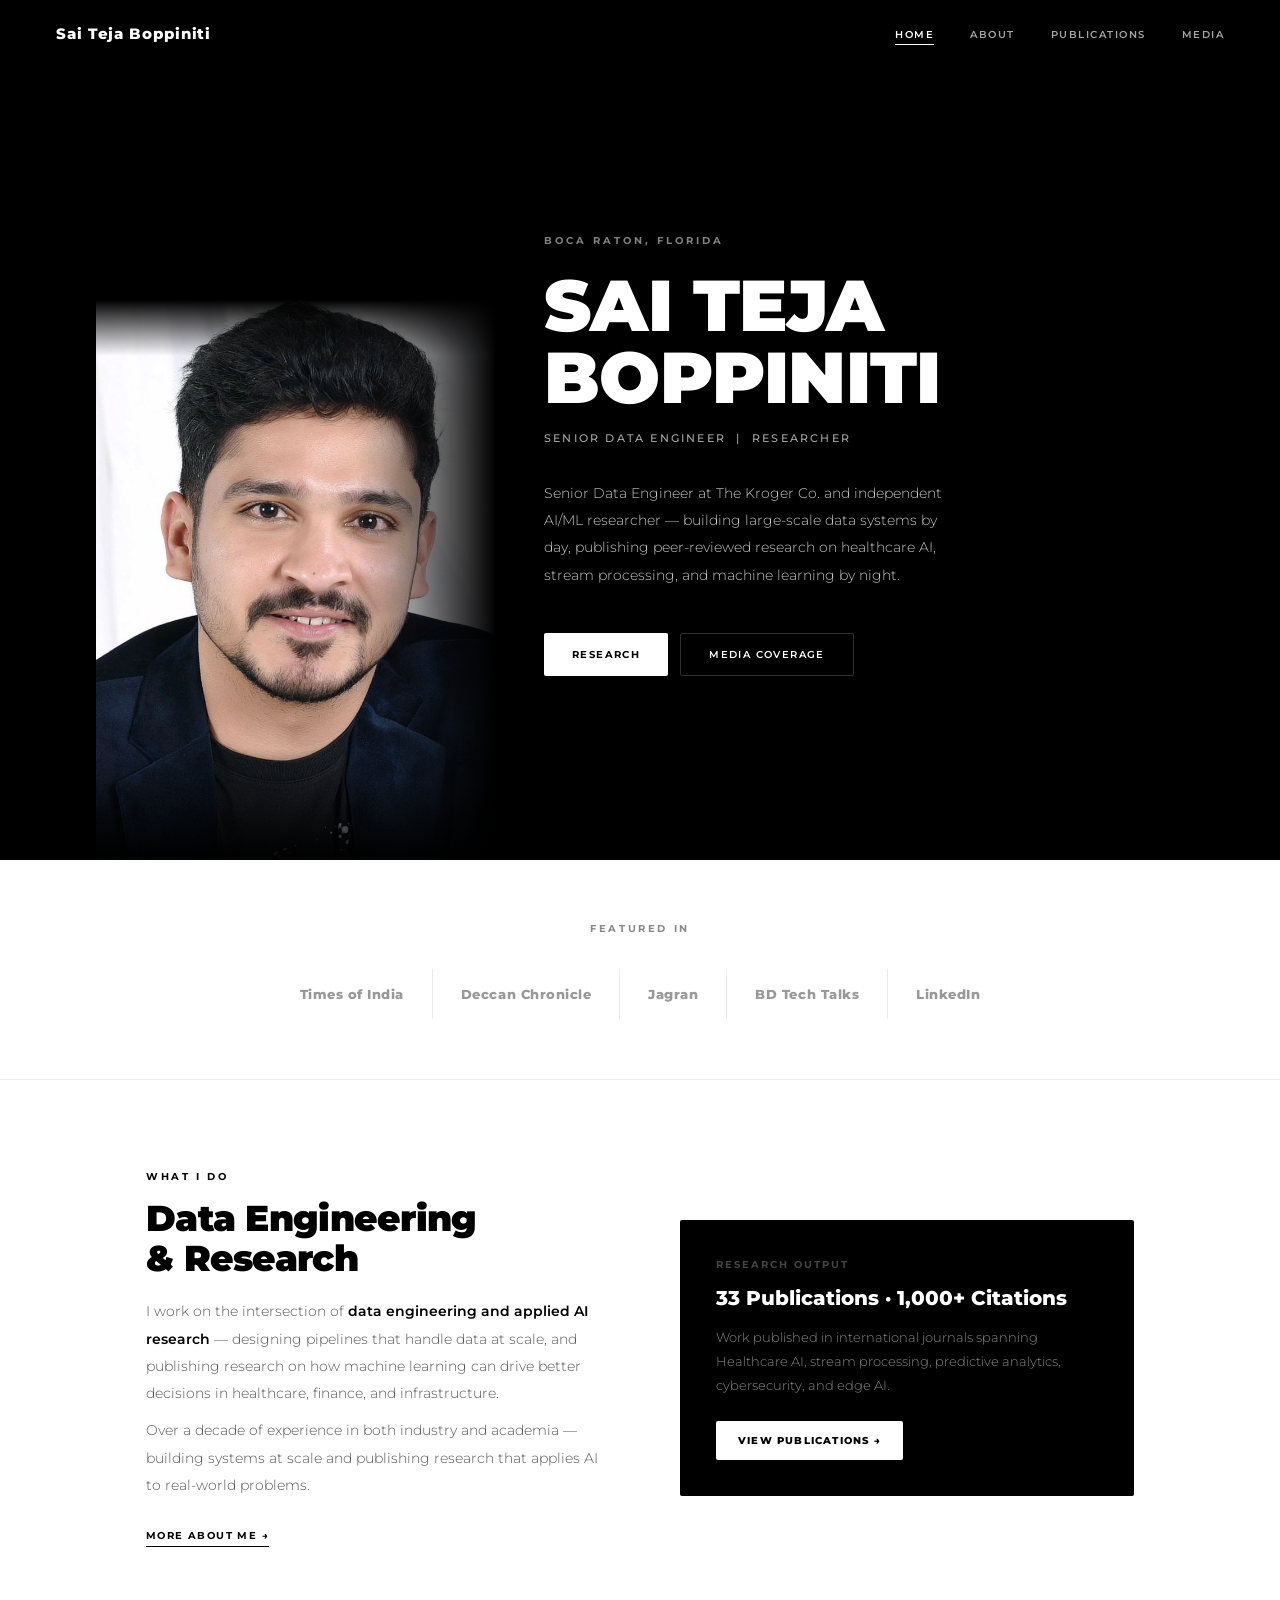
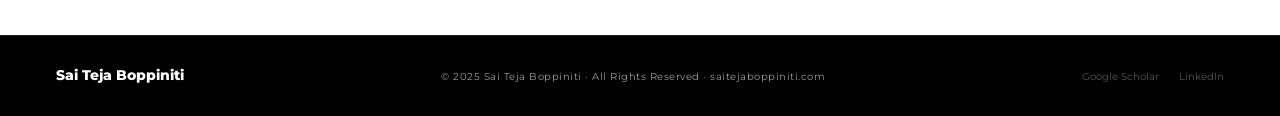
==== index.html @ 6ba42647 "Add files via upload All Pages uploaded- Master pages" ====
<!DOCTYPE html>
<html lang="en">
<head>
<meta charset="UTF-8"/>
<meta name="description" content="Sai Teja Boppiniti — Senior Data Engineer and AI/ML Researcher based in Boca Raton, Florida. 33 peer-reviewed publications, 1,000+ citations, featured in Times of India, Deccan Chronicle, and BD Tech Talks."/>
<meta name="viewport" content="width=device-width,initial-scale=1.0"/>
<title>Sai Teja Boppiniti — Senior Data Engineer | Researcher</title>
<link href="https://fonts.googleapis.com/css2?family=Montserrat:ital,wght@0,300;0,400;0,500;0,600;0,700;0,800;0,900;1,300&display=swap" rel="stylesheet"/>
<style>
*,*::before,*::after{box-sizing:border-box;margin:0;padding:0;}
body{font-family:'Montserrat',sans-serif;background:#fff;color:#111;-webkit-font-smoothing:antialiased;font-size:14px;line-height:1.7;}
a{text-decoration:none;color:inherit;}

nav{background:#000;height:68px;display:flex;align-items:center;justify-content:space-between;padding:0 56px;position:sticky;top:0;z-index:100;}
.nav-logo{font-size:15px;font-weight:800;color:#fff;letter-spacing:0.06em;}
.nav-links{display:flex;gap:36px;list-style:none;align-items:center;}
.nav-links a{font-size:10px;font-weight:600;letter-spacing:0.15em;text-transform:uppercase;color:rgba(255,255,255,0.65);transition:color 0.2s;}
.nav-links a:hover,.nav-active{color:#fff!important;}
.nav-active{border-bottom:1px solid #fff;padding-bottom:3px;}

/* ── HERO ── */
.hero-outer{background:#000;overflow:hidden;}
.hero{max-width:1200px;margin:0 auto;padding:0 56px;display:flex;align-items:stretch;min-height:88vh;gap:0;}

/* Photo column */
.hero-photo{flex:0 0 400px;position:relative;display:flex;align-items:flex-end;}
.hero-photo-wrap{position:relative;width:100%;height:560px;}
.hero-photo-wrap img{width:100%;height:100%;object-fit:cover;object-position:top center;display:block;}
/* fade edges into black */
.hero-photo-wrap::after{content:'';position:absolute;inset:0;background:
  linear-gradient(to right, transparent 65%, #000 100%),
  linear-gradient(to top, #000 0%, transparent 20%),
  linear-gradient(to bottom, #000 0%, transparent 10%);
pointer-events:none;}

/* Text column — sits right next to the photo */
.hero-text{flex:1;display:flex;flex-direction:column;justify-content:center;padding-left:48px;padding-top:40px;padding-bottom:60px;}
.hero-eyebrow{font-size:10px;font-weight:700;letter-spacing:0.3em;text-transform:uppercase;color:rgba(255,255,255,0.5);margin-bottom:20px;}
.hero-name{font-size:72px;font-weight:900;color:#fff;letter-spacing:-0.01em;line-height:1.0;margin-bottom:16px;text-transform:uppercase;}
.hero-title{font-size:11px;font-weight:500;color:rgba(255,255,255,0.65);letter-spacing:0.2em;text-transform:uppercase;margin-bottom:32px;}
.hero-bio{font-size:14px;font-weight:300;color:rgba(255,255,255,0.78);line-height:1.95;max-width:420px;margin-bottom:44px;}
.hero-btns{display:flex;gap:12px;}
.btn-wh{background:#fff;color:#000;padding:13px 28px;border:none;border-radius:2px;font-family:'Montserrat',sans-serif;font-size:10px;font-weight:700;letter-spacing:0.14em;text-transform:uppercase;cursor:pointer;transition:opacity 0.2s;display:inline-block;}
.btn-wh:hover{opacity:0.82;}
.btn-gh{background:transparent;color:#fff;padding:12px 28px;border:1.5px solid rgba(255,255,255,0.18);border-radius:2px;font-family:'Montserrat',sans-serif;font-size:10px;font-weight:600;letter-spacing:0.14em;text-transform:uppercase;cursor:pointer;transition:border-color 0.2s;display:inline-block;}
.btn-gh:hover{border-color:rgba(255,255,255,0.5);}



.featured-section{padding:60px 56px;border-bottom:1px solid #ebebeb;}
.featured-inner{max-width:1100px;margin:0 auto;}
.feat-label{font-size:10px;font-weight:700;letter-spacing:0.26em;text-transform:uppercase;color:#888;text-align:center;margin-bottom:32px;}
.logo-bar{display:flex;align-items:center;justify-content:center;gap:0;flex-wrap:wrap;}
.logo-item{padding:14px 28px;border-right:1px solid #ebebeb;display:flex;align-items:center;justify-content:center;}
.logo-item:last-child{border-right:none;}
.logo-text{font-size:13px;font-weight:800;color:#999;letter-spacing:0.04em;transition:color 0.2s;white-space:nowrap;}
.logo-item:hover .logo-text{color:#111;}

.intro{padding:88px 56px;max-width:1100px;margin:0 auto;display:grid;grid-template-columns:1fr 1fr;gap:80px;align-items:center;}
.intro-tag{font-size:10px;font-weight:700;letter-spacing:0.26em;text-transform:uppercase;color:#000;margin-bottom:14px;}
.intro-h2{font-size:36px;font-weight:900;color:#000;letter-spacing:-0.02em;line-height:1.1;margin-bottom:20px;}
.intro-p{font-size:14px;font-weight:300;color:#555;line-height:1.95;margin-bottom:10px;}
.intro-p strong{color:#000;font-weight:600;}
.intro-link{display:inline-block;margin-top:18px;font-size:10px;font-weight:700;letter-spacing:0.14em;text-transform:uppercase;color:#000;border-bottom:1px solid #000;padding-bottom:2px;transition:opacity 0.2s;}
.intro-link:hover{opacity:0.45;}
.pub-preview{background:#000;padding:36px;border-radius:2px;}
.pp-tag{font-size:10px;font-weight:700;letter-spacing:0.2em;text-transform:uppercase;color:#444;margin-bottom:12px;}
.pp-h{font-size:20px;font-weight:800;color:#fff;line-height:1.3;margin-bottom:14px;}
.pp-p{font-size:13px;font-weight:300;color:#888;line-height:1.85;margin-bottom:24px;}
.pp-btn{display:inline-block;background:#fff;color:#000;padding:11px 22px;border-radius:2px;font-size:10px;font-weight:800;letter-spacing:0.12em;text-transform:uppercase;transition:opacity 0.2s;}
.pp-btn:hover{opacity:0.8;}

footer{background:#000;padding:28px 56px;display:flex;align-items:center;justify-content:space-between;border-top:1px solid #1a1a1a;}
.foot-logo{font-size:14px;font-weight:800;color:#fff;}
.foot-copy{font-size:10px;color:#999;letter-spacing:0.05em;}
.foot-links{display:flex;gap:20px;}
.foot-links a{font-size:10px;color:#555;transition:color 0.2s;}
.foot-links a:hover{color:#fff;}

/* ── MOBILE RESPONSIVE ── */
@media (max-width: 768px) {
  nav{padding:0 20px;}
  .nav-logo{font-size:13px;}
  .nav-links{gap:16px;}
  .nav-links a{font-size:9px;}
  .hero{flex-direction:column;min-height:auto;padding:0 20px;}
  .hero-photo{flex:none;width:100%;height:320px;}
  .hero-photo-wrap{height:320px;}
  .hero-text{padding:32px 0 48px;}
  .hero-name{font-size:42px;}
  .featured-section{padding:40px 20px;}
  .intro{padding:56px 20px;grid-template-columns:1fr;gap:40px;}
  footer{flex-direction:column;gap:12px;padding:24px 20px;text-align:center;}
}

</style>
</head>
<body>

<nav>
  <div class="nav-logo">Sai Teja Boppiniti</div>
  <ul class="nav-links">
    <li><a href="index.html" class="nav-active">Home</a></li>
    <li><a href="about.html">About</a></li>
    <li><a href="publications.html">Publications</a></li>
    <li><a href="media.html">Media</a></li>
  </ul>
</nav>

<div class="hero-outer">
  <div class="hero">
    <div class="hero-photo">
      <div class="hero-photo-wrap">
        <img src="profile.jpg" alt="Sai Teja Boppiniti"/>
      </div>
    </div>
    <div class="hero-text">
      <div class="hero-eyebrow">Boca Raton, Florida</div>
      <div class="hero-name">Sai Teja<br>Boppiniti</div>
      <div class="hero-title">Senior Data Engineer &nbsp;|&nbsp; Researcher</div>
      <p class="hero-bio">Senior Data Engineer at The Kroger Co. and independent AI/ML researcher — building large-scale data systems by day, publishing peer-reviewed research on healthcare AI, stream processing, and machine learning by night.</p>
      <div class="hero-btns">
        <a class="btn-wh" href="publications.html">Research</a>
        <a class="btn-gh" href="media.html">Media Coverage</a>
      </div>
    </div>
  </div>
</div>



<div class="featured-section">
  <div class="featured-inner">
    <div class="feat-label">Featured In</div>
    <div class="logo-bar">
      <a class="logo-item" href="https://timesofindia.indiatimes.com/city/mumbai/ai-driven-health-monitoring-shift-from-reactive-to-proactive-care/articleshow/113911499.cms" target="_blank"><span class="logo-text">Times of India</span></a>
      <a class="logo-item" href="https://www.deccanchronicle.com/in-focus/indian-researcher-develops-smart-contact-lenses-with-ai-for-continuous-health-tracking-and-disease-detection-1827211" target="_blank"><span class="logo-text">Deccan Chronicle</span></a>
      <a class="logo-item" href="https://www.jagran.com/delhi/new-delhi-city-ncr-scientists-experiment-to-monitor-diabetes-using-ai-technology-23807495.html" target="_blank"><span class="logo-text">Jagran</span></a>
      <a class="logo-item" href="https://bdtechtalks.com/2024/11/08/ai-powered-smart-contact-lenses/" target="_blank"><span class="logo-text">BD Tech Talks</span></a>
      <a class="logo-item" href="https://www.linkedin.com/pulse/revolutionizing-healthcare-smart-contact-lenses-future-lzqef" target="_blank"><span class="logo-text">LinkedIn</span></a>
    </div>
  </div>
</div>

<div class="intro">
  <div>
    <div class="intro-tag">What I Do</div>
    <div class="intro-h2">Data Engineering<br>&amp; Research</div>
    <p class="intro-p">I work on the intersection of <strong>data engineering and applied AI research</strong> — designing pipelines that handle data at scale, and publishing research on how machine learning can drive better decisions in healthcare, finance, and infrastructure.</p>
    <p class="intro-p">Over a decade of experience in both industry and academia — building systems at scale and publishing research that applies AI to real-world problems.</p>
    <a class="intro-link" href="about.html">More About Me →</a>
  </div>
  <div class="pub-preview">
    <div class="pp-tag">Research Output</div>
    <div class="pp-h">33 Publications · 1,000+ Citations</div>
    <p class="pp-p">Work published in international journals spanning Healthcare AI, stream processing, predictive analytics, cybersecurity, and edge AI.</p>
    <a class="pp-btn" href="publications.html">View Publications →</a>
  </div>
</div>

<footer>
  <div class="foot-logo">Sai Teja Boppiniti</div>
  <div class="foot-copy">© 2025 Sai Teja Boppiniti · All Rights Reserved · saitejaboppiniti.com</div>
  <div class="foot-links">
    <a href="https://scholar.google.com/citations?user=H3XJtbcAAAAJ&hl=en" target="_blank">Google Scholar</a>
    <a href="https://www.linkedin.com/in/saitejaboppiniti" target="_blank">LinkedIn</a>
  </div>
</footer>
</body>
</html>
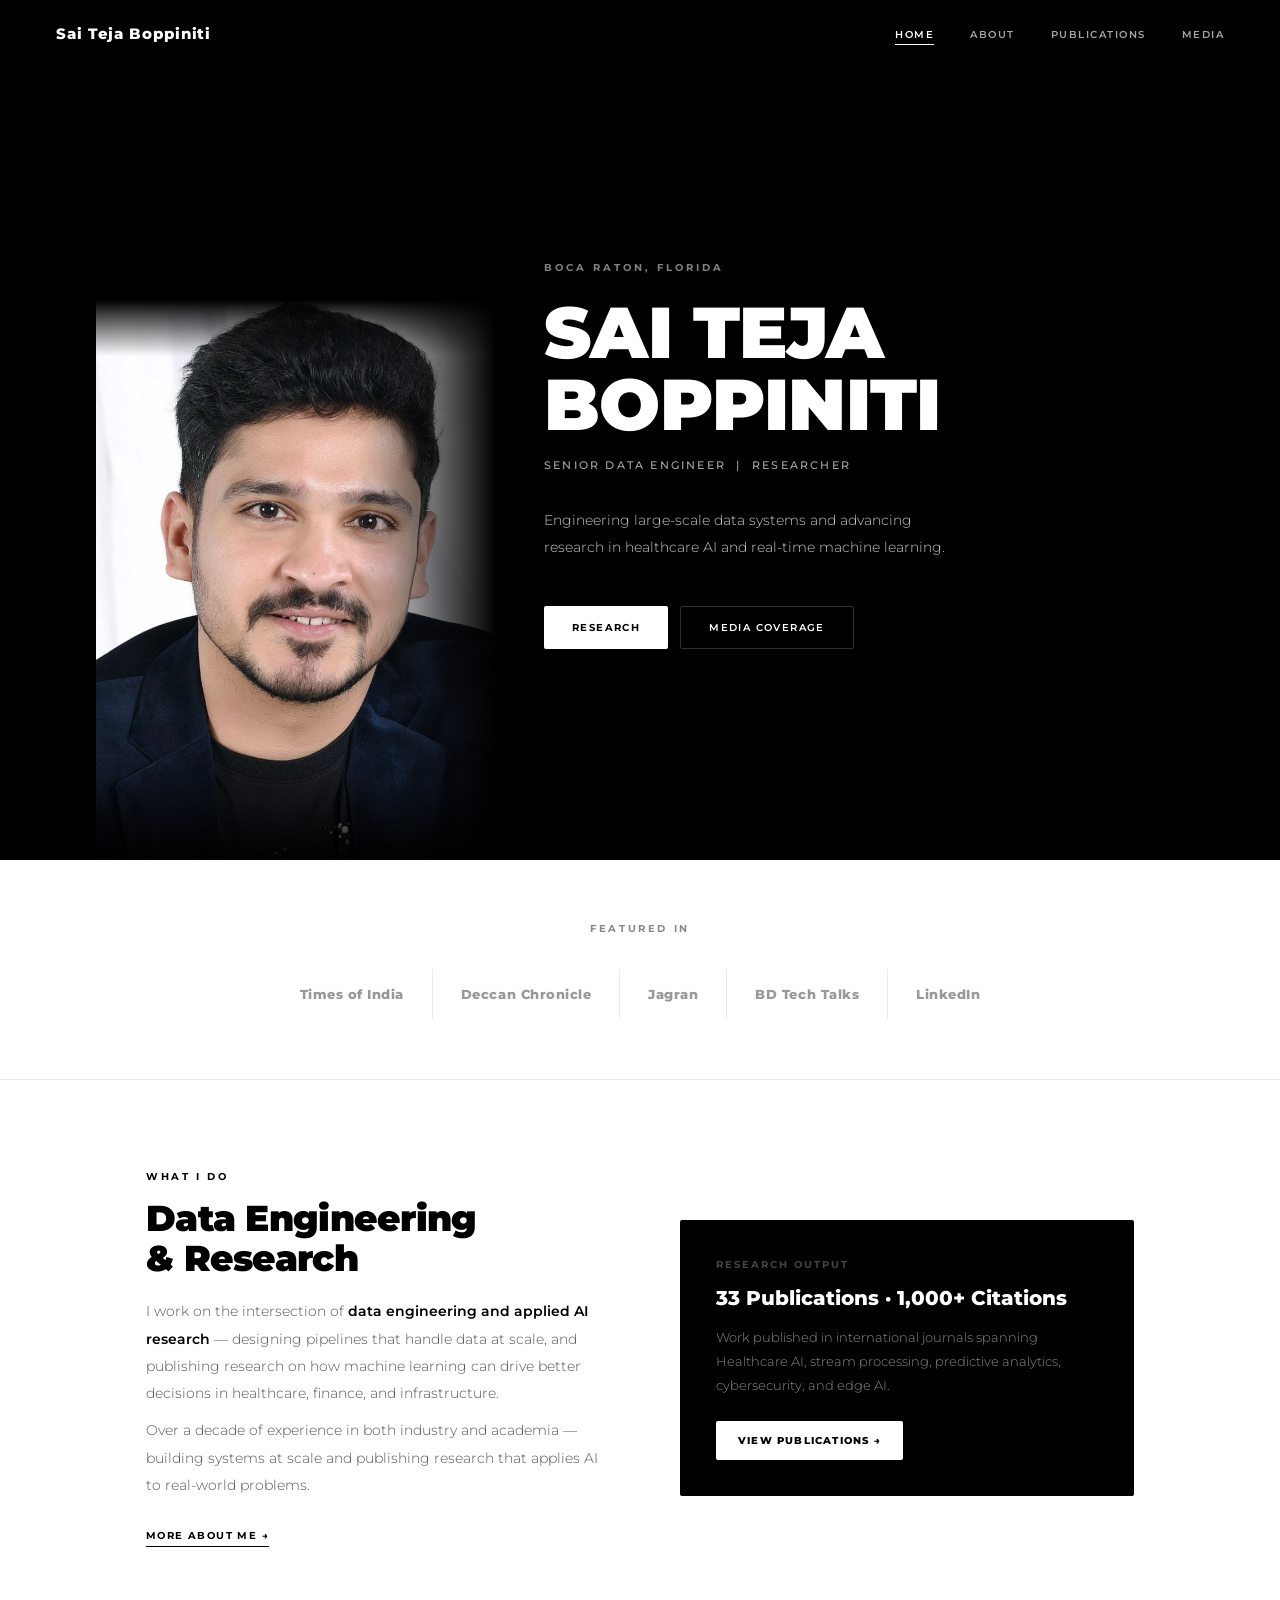
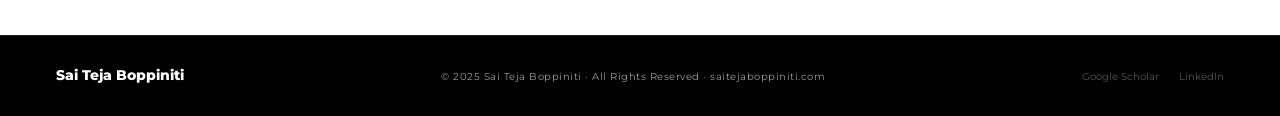
==== commit d09f461b: "Updated website" ====
--- a/index.html
+++ b/index.html
@@ -2,6 +2,8 @@
 <html lang="en">
 <head>
 <meta charset="UTF-8"/>
+<link rel="icon" type="image/svg+xml" href="favicon.svg"/>
+
 <meta name="description" content="Sai Teja Boppiniti — Senior Data Engineer and AI/ML Researcher based in Boca Raton, Florida. 33 peer-reviewed publications, 1,000+ citations, featured in Times of India, Deccan Chronicle, and BD Tech Talks."/>
 <meta name="viewport" content="width=device-width,initial-scale=1.0"/>
 <title>Sai Teja Boppiniti — Senior Data Engineer | Researcher</title>
@@ -93,7 +95,41 @@
   footer{flex-direction:column;gap:12px;padding:24px 20px;text-align:center;}
 }
 
+
+
+/* ── PAGE TRANSITIONS ── */
+@keyframes pageFadeIn{from{opacity:0;}to{opacity:1;}}
+body{animation:pageFadeIn 0.4s cubic-bezier(0.4,0,0.2,1) both;}
+
+/* ── HERO FADE-IN ── */
+@keyframes heroFadeUp{from{opacity:0;transform:translateY(24px);}to{opacity:1;transform:translateY(0);}}
+@keyframes heroFadeIn{from{opacity:0;}to{opacity:1;}}
+.hero-photo-wrap{animation:heroFadeIn 1.2s cubic-bezier(0.4,0,0.2,1) both;}
+.hero-eyebrow{animation:heroFadeUp 0.7s cubic-bezier(0.4,0,0.2,1) 0.2s both;}
+.hero-name{animation:heroFadeUp 0.7s cubic-bezier(0.4,0,0.2,1) 0.4s both;}
+.hero-title{animation:heroFadeUp 0.7s cubic-bezier(0.4,0,0.2,1) 0.6s both;}
+.hero-bio{animation:heroFadeUp 0.7s cubic-bezier(0.4,0,0.2,1) 0.8s both;}
+.hero-btns{animation:heroFadeUp 0.7s cubic-bezier(0.4,0,0.2,1) 1.0s both;}
+.reveal{opacity:0;transform:translateY(32px);transition:opacity 0.7s cubic-bezier(0.4,0,0.2,1),transform 0.7s cubic-bezier(0.4,0,0.2,1);}
+.reveal.visible{opacity:1;transform:translateY(0);}
+.reveal-left{opacity:0;transform:translateX(-32px);transition:opacity 0.7s cubic-bezier(0.4,0,0.2,1),transform 0.7s cubic-bezier(0.4,0,0.2,1);}
+.reveal-left.visible{opacity:1;transform:translateX(0);}
+.reveal-right{opacity:0;transform:translateX(32px);transition:opacity 0.7s cubic-bezier(0.4,0,0.2,1),transform 0.7s cubic-bezier(0.4,0,0.2,1);}
+.reveal-right.visible{opacity:1;transform:translateX(0);}
+.delay-1{transition-delay:0.1s;}.delay-2{transition-delay:0.2s;}.delay-3{transition-delay:0.3s;}.delay-4{transition-delay:0.4s;}.delay-5{transition-delay:0.5s;}
+
 </style>
+<meta property="og:type" content="website"/>
+<meta property="og:url" content="https://saitejaboppiniti.com/"/>
+<meta property="og:title" content="Sai Teja Boppiniti — Senior Data Engineer | Researcher"/>
+<meta property="og:description" content="Senior Data Engineer at The Kroger Co. and independent AI/ML Researcher. Engineering large-scale data systems and advancing research in healthcare AI and real-time machine learning. Featured in Times of India, Deccan Chronicle, and BD Tech Talks."/>
+<meta property="og:image" content="https://saitejaboppiniti.com/profile.jpg"/>
+<meta property="og:image:width" content="800"/>
+<meta property="og:image:height" content="800"/>
+<meta name="twitter:card" content="summary_large_image"/>
+<meta name="twitter:title" content="Sai Teja Boppiniti — Senior Data Engineer | Researcher"/>
+<meta name="twitter:description" content="Senior Data Engineer at The Kroger Co. and independent AI/ML Researcher. Engineering large-scale data systems and advancing research in healthcare AI and real-time machine learning. Featured in Times of India, Deccan Chronicle, and BD Tech Talks."/>
+<meta name="twitter:image" content="https://saitejaboppiniti.com/profile.jpg"/>
 </head>
 <body>
 
@@ -118,7 +154,7 @@
       <div class="hero-eyebrow">Boca Raton, Florida</div>
       <div class="hero-name">Sai Teja<br>Boppiniti</div>
       <div class="hero-title">Senior Data Engineer &nbsp;|&nbsp; Researcher</div>
-      <p class="hero-bio">Senior Data Engineer at The Kroger Co. and independent AI/ML researcher — building large-scale data systems by day, publishing peer-reviewed research on healthcare AI, stream processing, and machine learning by night.</p>
+      <p class="hero-bio">Engineering large‑scale data systems and advancing research in healthcare AI and real‑time machine learning.</p>
       <div class="hero-btns">
         <a class="btn-wh" href="publications.html">Research</a>
         <a class="btn-gh" href="media.html">Media Coverage</a>
@@ -129,7 +165,7 @@
 
 
 
-<div class="featured-section">
+<div class="featured-section reveal">
   <div class="featured-inner">
     <div class="feat-label">Featured In</div>
     <div class="logo-bar">
@@ -143,14 +179,14 @@
 </div>
 
 <div class="intro">
-  <div>
+  <div class="reveal-left">
     <div class="intro-tag">What I Do</div>
     <div class="intro-h2">Data Engineering<br>&amp; Research</div>
     <p class="intro-p">I work on the intersection of <strong>data engineering and applied AI research</strong> — designing pipelines that handle data at scale, and publishing research on how machine learning can drive better decisions in healthcare, finance, and infrastructure.</p>
     <p class="intro-p">Over a decade of experience in both industry and academia — building systems at scale and publishing research that applies AI to real-world problems.</p>
     <a class="intro-link" href="about.html">More About Me →</a>
   </div>
-  <div class="pub-preview">
+  <div class="pub-preview reveal-right">
     <div class="pp-tag">Research Output</div>
     <div class="pp-h">33 Publications · 1,000+ Citations</div>
     <p class="pp-p">Work published in international journals spanning Healthcare AI, stream processing, predictive analytics, cybersecurity, and edge AI.</p>
@@ -166,5 +202,51 @@
     <a href="https://www.linkedin.com/in/saitejaboppiniti" target="_blank">LinkedIn</a>
   </div>
 </footer>
+<script>
+(function(){
+  var obs=new IntersectionObserver(function(entries){
+    entries.forEach(function(e){
+      if(e.isIntersecting){e.target.classList.add('visible');obs.unobserve(e.target);}
+    });
+  },{threshold:0.12});
+  document.querySelectorAll('.reveal,.reveal-left,.reveal-right').forEach(function(el){obs.observe(el);});
+})();
+</script>
+<script>
+(function(){
+  // Fade out before navigating to new page
+  document.querySelectorAll('a').forEach(function(link){
+    var href = link.getAttribute('href');
+    if(!href) return;
+    // Only internal page links
+    if(href.indexOf('http') === -1 && href.indexOf('#') === -1 && href !== ''){
+      link.addEventListener('click', function(e){
+        e.preventDefault();
+        document.body.style.transition = 'opacity 0.3s cubic-bezier(0.4,0,0.2,1)';
+        document.body.style.opacity = '0';
+        setTimeout(function(){
+          window.location.href = href;
+        }, 300);
+      });
+    }
+  });
+})();
+</script>
+<script>
+(function(){
+  document.querySelectorAll('a').forEach(function(link){
+    var href = link.getAttribute('href');
+    if(!href) return;
+    if(href.indexOf('http') === -1 && href.indexOf('#') === -1 && href !== ''){
+      link.addEventListener('click', function(e){
+        e.preventDefault();
+        document.body.style.transition = 'opacity 0.3s cubic-bezier(0.4,0,0.2,1)';
+        document.body.style.opacity = '0';
+        setTimeout(function(){ window.location.href = href; }, 300);
+      });
+    }
+  });
+})();
+</script>
 </body>
 </html>
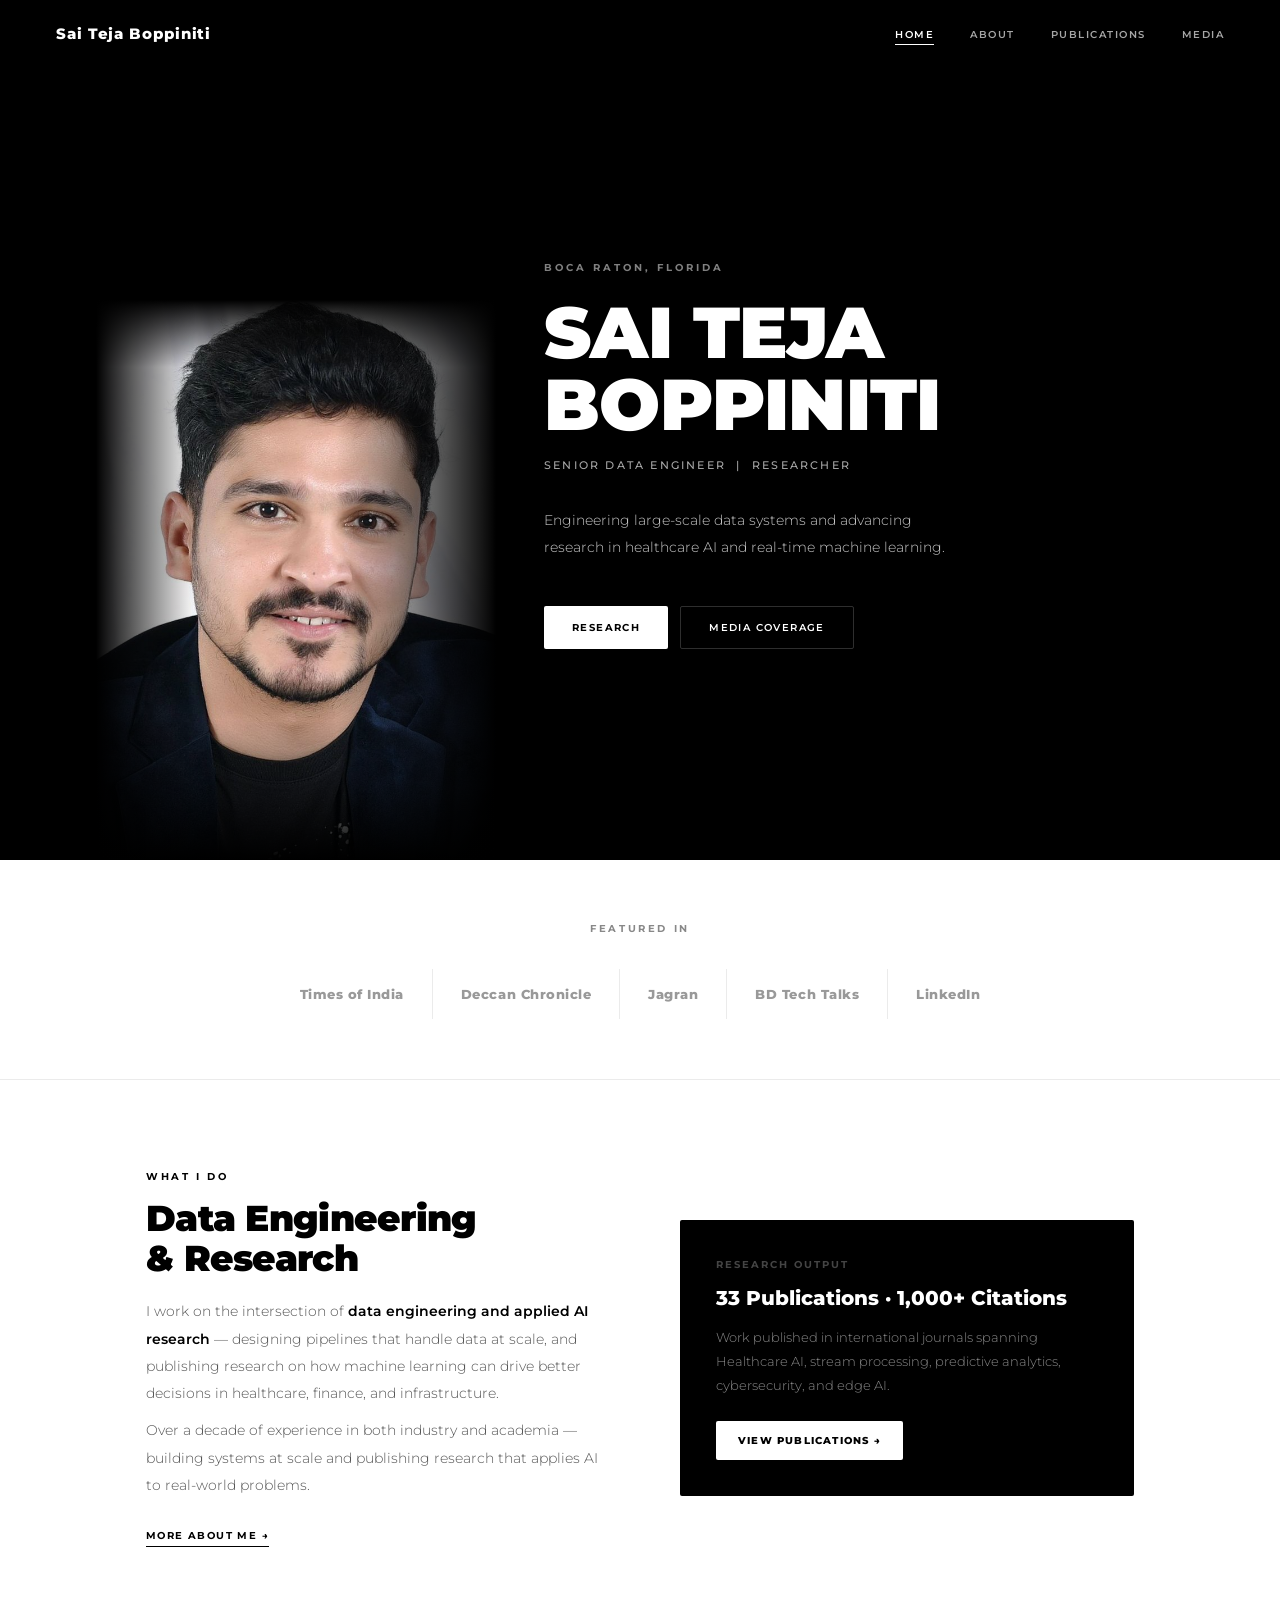
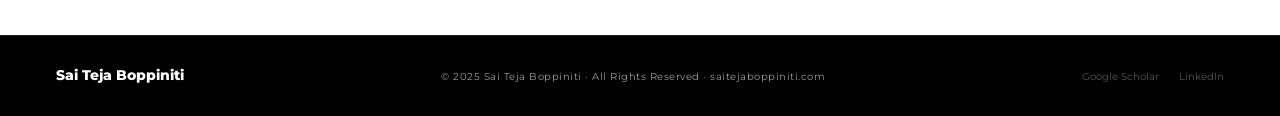
==== commit 9d237308: "All files with google analytics" ====
--- a/index.html
+++ b/index.html
@@ -30,9 +30,9 @@
 .hero-photo-wrap img{width:100%;height:100%;object-fit:cover;object-position:top center;display:block;}
 /* fade edges into black */
 .hero-photo-wrap::after{content:'';position:absolute;inset:0;background:
-  linear-gradient(to right, transparent 65%, #000 100%),
-  linear-gradient(to top, #000 0%, transparent 20%),
-  linear-gradient(to bottom, #000 0%, transparent 10%);
+  linear-gradient(to right, #000 0%, transparent 25%, transparent 60%, #000 100%),
+  linear-gradient(to top, #000 0%, transparent 25%),
+  linear-gradient(to bottom, #000 0%, transparent 12%);
 pointer-events:none;}
 
 /* Text column — sits right next to the photo */
@@ -130,6 +130,14 @@
 <meta name="twitter:title" content="Sai Teja Boppiniti — Senior Data Engineer | Researcher"/>
 <meta name="twitter:description" content="Senior Data Engineer at The Kroger Co. and independent AI/ML Researcher. Engineering large-scale data systems and advancing research in healthcare AI and real-time machine learning. Featured in Times of India, Deccan Chronicle, and BD Tech Talks."/>
 <meta name="twitter:image" content="https://saitejaboppiniti.com/profile.jpg"/>
+<!-- Google Analytics -->
+<script async src="https://www.googletagmanager.com/gtag/js?id=G-LVV5PNH3L6"></script>
+<script>
+  window.dataLayer = window.dataLayer || [];
+  function gtag(){dataLayer.push(arguments);}
+  gtag('js', new Date());
+  gtag('config', 'G-LVV5PNH3L6');
+</script>
 </head>
 <body>
 
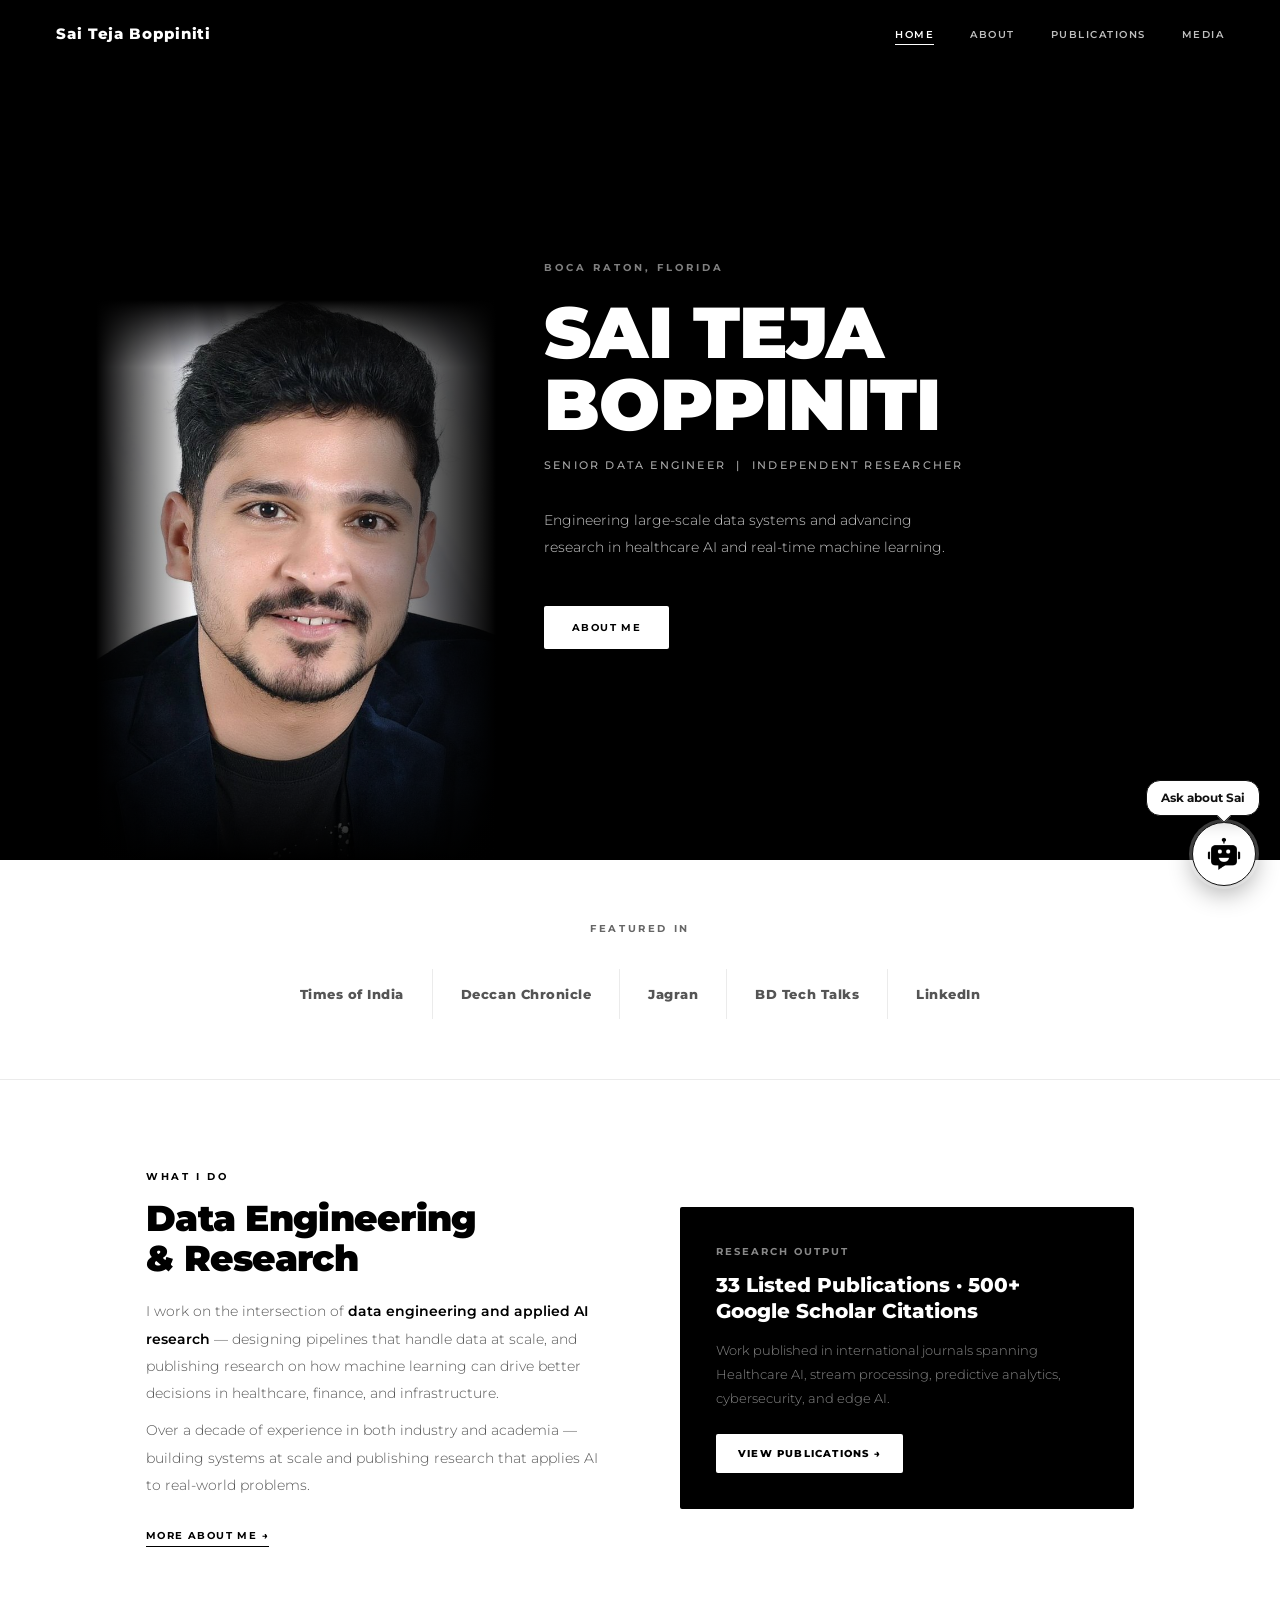
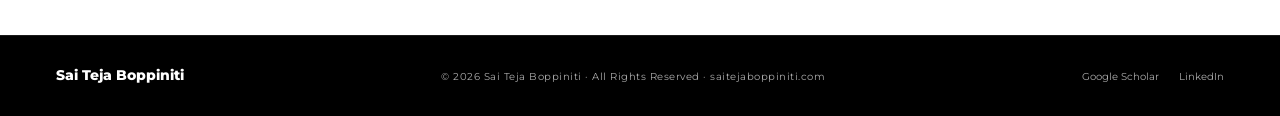
==== commit 20fdeb5c: "Add portfolio chatbot and polish site content - Add "Ask about Sai" chat widget (Gemini via Cloudfla" ====
--- a/index.html
+++ b/index.html
@@ -4,19 +4,21 @@
 <meta charset="UTF-8"/>
 <link rel="icon" type="image/svg+xml" href="favicon.svg"/>
 
-<meta name="description" content="Sai Teja Boppiniti — Senior Data Engineer and AI/ML Researcher based in Boca Raton, Florida. 33 peer-reviewed publications, 1,000+ citations, featured in Times of India, Deccan Chronicle, and BD Tech Talks."/>
+<meta name="description" content="Sai Teja Boppiniti is a Senior Data Engineer and independent researcher in Boca Raton, Florida, engineering large-scale data systems and advancing research in healthcare AI and real-time machine learning."/>
 <meta name="viewport" content="width=device-width,initial-scale=1.0"/>
-<title>Sai Teja Boppiniti — Senior Data Engineer | Researcher</title>
+<title>Sai Teja Boppiniti — Senior Data Engineer | Independent Researcher</title>
 <link href="https://fonts.googleapis.com/css2?family=Montserrat:ital,wght@0,300;0,400;0,500;0,600;0,700;0,800;0,900;1,300&display=swap" rel="stylesheet"/>
+<link rel="stylesheet" href="chat-widget.css"/>
 <style>
 *,*::before,*::after{box-sizing:border-box;margin:0;padding:0;}
 body{font-family:'Montserrat',sans-serif;background:#fff;color:#111;-webkit-font-smoothing:antialiased;font-size:14px;line-height:1.7;}
 a{text-decoration:none;color:inherit;}
-
+button,a{ -webkit-tap-highlight-color:transparent;}
+a:focus-visible,button:focus-visible,[role="button"]:focus-visible{outline:2px solid #4778d8;outline-offset:3px;}
 nav{background:#000;height:68px;display:flex;align-items:center;justify-content:space-between;padding:0 56px;position:sticky;top:0;z-index:100;}
-.nav-logo{font-size:15px;font-weight:800;color:#fff;letter-spacing:0.06em;}
+.nav-logo{font-size:15px;font-weight:800;color:#fff;letter-spacing:0.06em;white-space:nowrap;}
 .nav-links{display:flex;gap:36px;list-style:none;align-items:center;}
-.nav-links a{font-size:10px;font-weight:600;letter-spacing:0.15em;text-transform:uppercase;color:rgba(255,255,255,0.65);transition:color 0.2s;}
+.nav-links a{font-size:10px;font-weight:600;letter-spacing:0.15em;text-transform:uppercase;color:rgba(255,255,255,0.75);transition:color 0.2s;}
 .nav-links a:hover,.nav-active{color:#fff!important;}
 .nav-active{border-bottom:1px solid #fff;padding-bottom:3px;}
 
@@ -41,21 +43,29 @@
 .hero-name{font-size:72px;font-weight:900;color:#fff;letter-spacing:-0.01em;line-height:1.0;margin-bottom:16px;text-transform:uppercase;}
 .hero-title{font-size:11px;font-weight:500;color:rgba(255,255,255,0.65);letter-spacing:0.2em;text-transform:uppercase;margin-bottom:32px;}
 .hero-bio{font-size:14px;font-weight:300;color:rgba(255,255,255,0.78);line-height:1.95;max-width:420px;margin-bottom:44px;}
-.hero-btns{display:flex;gap:12px;}
-.btn-wh{background:#fff;color:#000;padding:13px 28px;border:none;border-radius:2px;font-family:'Montserrat',sans-serif;font-size:10px;font-weight:700;letter-spacing:0.14em;text-transform:uppercase;cursor:pointer;transition:opacity 0.2s;display:inline-block;}
+.hero-btns{display:flex;gap:12px;}.btn-wh{background:#fff;color:#000;padding:13px 28px;border:none;border-radius:2px;font-family:'Montserrat',sans-serif;font-size:10px;font-weight:700;letter-spacing:0.14em;text-transform:uppercase;cursor:pointer;transition:opacity 0.2s;display:inline-block;}
 .btn-wh:hover{opacity:0.82;}
 .btn-gh{background:transparent;color:#fff;padding:12px 28px;border:1.5px solid rgba(255,255,255,0.18);border-radius:2px;font-family:'Montserrat',sans-serif;font-size:10px;font-weight:600;letter-spacing:0.14em;text-transform:uppercase;cursor:pointer;transition:border-color 0.2s;display:inline-block;}
 .btn-gh:hover{border-color:rgba(255,255,255,0.5);}
 
+@media (min-width: 769px) and (max-width: 960px) {
+  .hero{min-height:0;padding:0 32px;}
+  .hero-photo{flex-basis:36%;align-items:center;}
+  .hero-photo-wrap{height:clamp(360px,62vh,520px);}
+  .hero-text{min-width:0;padding:32px 0 32px 28px;}
+  .hero-name{font-size:clamp(38px,6vw,58px);overflow-wrap:anywhere;}
+  .hero-title{letter-spacing:0.1em;}
+  .hero-btns{flex-wrap:wrap;}
+}
 
 
 .featured-section{padding:60px 56px;border-bottom:1px solid #ebebeb;}
 .featured-inner{max-width:1100px;margin:0 auto;}
-.feat-label{font-size:10px;font-weight:700;letter-spacing:0.26em;text-transform:uppercase;color:#888;text-align:center;margin-bottom:32px;}
+.feat-label{font-size:10px;font-weight:700;letter-spacing:0.26em;text-transform:uppercase;color:#666;text-align:center;margin-bottom:32px;}
 .logo-bar{display:flex;align-items:center;justify-content:center;gap:0;flex-wrap:wrap;}
 .logo-item{padding:14px 28px;border-right:1px solid #ebebeb;display:flex;align-items:center;justify-content:center;}
 .logo-item:last-child{border-right:none;}
-.logo-text{font-size:13px;font-weight:800;color:#999;letter-spacing:0.04em;transition:color 0.2s;white-space:nowrap;}
+.logo-text{font-size:13px;font-weight:800;color:#555;letter-spacing:0.04em;transition:color 0.2s;white-space:nowrap;}
 .logo-item:hover .logo-text{color:#111;}
 
 .intro{padding:88px 56px;max-width:1100px;margin:0 auto;display:grid;grid-template-columns:1fr 1fr;gap:80px;align-items:center;}
@@ -66,7 +76,7 @@
 .intro-link{display:inline-block;margin-top:18px;font-size:10px;font-weight:700;letter-spacing:0.14em;text-transform:uppercase;color:#000;border-bottom:1px solid #000;padding-bottom:2px;transition:opacity 0.2s;}
 .intro-link:hover{opacity:0.45;}
 .pub-preview{background:#000;padding:36px;border-radius:2px;}
-.pp-tag{font-size:10px;font-weight:700;letter-spacing:0.2em;text-transform:uppercase;color:#444;margin-bottom:12px;}
+.pp-tag{font-size:10px;font-weight:700;letter-spacing:0.2em;text-transform:uppercase;color:#888;margin-bottom:12px;}
 .pp-h{font-size:20px;font-weight:800;color:#fff;line-height:1.3;margin-bottom:14px;}
 .pp-p{font-size:13px;font-weight:300;color:#888;line-height:1.85;margin-bottom:24px;}
 .pp-btn{display:inline-block;background:#fff;color:#000;padding:11px 22px;border-radius:2px;font-size:10px;font-weight:800;letter-spacing:0.12em;text-transform:uppercase;transition:opacity 0.2s;}
@@ -78,12 +88,14 @@
 .foot-links{display:flex;gap:20px;}
 .foot-links a{font-size:10px;color:#555;transition:color 0.2s;}
 .foot-links a:hover{color:#fff;}
+.foot-copy{color:#aaa;}
+.foot-links a{color:#aaa;}
 
 /* ── MOBILE RESPONSIVE ── */
 @media (max-width: 768px) {
   nav{padding:0 20px;}
   .nav-logo{font-size:13px;}
-  .nav-links{gap:16px;}
+  .nav-links{gap:16px;min-width:0;}
   .nav-links a{font-size:9px;}
   .hero{flex-direction:column;min-height:auto;padding:0 20px;}
   .hero-photo{flex:none;width:100%;height:320px;}
@@ -93,13 +105,19 @@
   .featured-section{padding:40px 20px;}
   .intro{padding:56px 20px;grid-template-columns:1fr;gap:40px;}
   footer{flex-direction:column;gap:12px;padding:24px 20px;text-align:center;}
-}
-
+  .intro>*{min-width:0;}
+}
+
+@media (max-width: 480px) {
+  nav{height:auto;min-height:68px;align-items:flex-start;flex-direction:column;gap:8px;padding:12px 16px;}
+  .nav-links{width:100%;justify-content:space-between;gap:8px;}
+  .nav-links a{font-size:10px;letter-spacing:0.02em;}
+  .hero-name{font-size:clamp(34px,11vw,42px);}
+  .intro{overflow-wrap:anywhere;}
+}
 
 
 /* ── PAGE TRANSITIONS ── */
-@keyframes pageFadeIn{from{opacity:0;}to{opacity:1;}}
-body{animation:pageFadeIn 0.4s cubic-bezier(0.4,0,0.2,1) both;}
 
 /* ── HERO FADE-IN ── */
 @keyframes heroFadeUp{from{opacity:0;transform:translateY(24px);}to{opacity:1;transform:translateY(0);}}
@@ -110,25 +128,51 @@
 .hero-title{animation:heroFadeUp 0.7s cubic-bezier(0.4,0,0.2,1) 0.6s both;}
 .hero-bio{animation:heroFadeUp 0.7s cubic-bezier(0.4,0,0.2,1) 0.8s both;}
 .hero-btns{animation:heroFadeUp 0.7s cubic-bezier(0.4,0,0.2,1) 1.0s both;}
-.reveal{opacity:0;transform:translateY(32px);transition:opacity 0.7s cubic-bezier(0.4,0,0.2,1),transform 0.7s cubic-bezier(0.4,0,0.2,1);}
-.reveal.visible{opacity:1;transform:translateY(0);}
-.reveal-left{opacity:0;transform:translateX(-32px);transition:opacity 0.7s cubic-bezier(0.4,0,0.2,1),transform 0.7s cubic-bezier(0.4,0,0.2,1);}
-.reveal-left.visible{opacity:1;transform:translateX(0);}
-.reveal-right{opacity:0;transform:translateX(32px);transition:opacity 0.7s cubic-bezier(0.4,0,0.2,1),transform 0.7s cubic-bezier(0.4,0,0.2,1);}
-.reveal-right.visible{opacity:1;transform:translateX(0);}
+.reveal,.reveal-left,.reveal-right{opacity:1;transform:none;transition:opacity 0.7s cubic-bezier(0.4,0,0.2,1),transform 0.7s cubic-bezier(0.4,0,0.2,1);}
+.js-enabled .reveal,.js-enabled .reveal-left,.js-enabled .reveal-right{opacity:0;transform:translateY(32px);}
+.js-enabled .reveal.visible,.js-enabled .reveal-left.visible,.js-enabled .reveal-right.visible{opacity:1;transform:translateY(0);}
 .delay-1{transition-delay:0.1s;}.delay-2{transition-delay:0.2s;}.delay-3{transition-delay:0.3s;}.delay-4{transition-delay:0.4s;}.delay-5{transition-delay:0.5s;}
+
+@media (prefers-reduced-motion: reduce) {
+  *,*::before,*::after{scroll-behavior:auto!important;animation:none!important;transition-duration:0.01ms!important;transition-delay:0ms!important;}
+  .reveal,.reveal-left,.reveal-right,.js-enabled .reveal,.js-enabled .reveal-left,.js-enabled .reveal-right{opacity:1;transform:none;}
+}
 
 </style>
 <meta property="og:type" content="website"/>
 <meta property="og:url" content="https://saitejaboppiniti.com/"/>
-<meta property="og:title" content="Sai Teja Boppiniti — Senior Data Engineer | Researcher"/>
-<meta property="og:description" content="Senior Data Engineer at The Kroger Co. and independent AI/ML Researcher. Engineering large-scale data systems and advancing research in healthcare AI and real-time machine learning. Featured in Times of India, Deccan Chronicle, and BD Tech Talks."/>
+<meta property="og:title" content="Sai Teja Boppiniti — Senior Data Engineer | Independent Researcher"/>
+<meta property="og:description" content="Senior Data Engineer and independent researcher engineering large-scale data systems and advancing research in healthcare AI and real-time machine learning. Editorial board member with a registered UK design."/>
 <meta property="og:image" content="https://saitejaboppiniti.com/profile.jpg"/>
-<meta property="og:image:width" content="800"/>
-<meta property="og:image:height" content="800"/>
+<meta property="og:image:width" content="798"/>
+<meta property="og:image:height" content="997"/>
+<link rel="canonical" href="https://saitejaboppiniti.com/"/>
+<!-- Tells search engines who this site is about, so a name search can show the right profiles -->
+<script type="application/ld+json">
+{
+  "@context": "https://schema.org",
+  "@type": "Person",
+  "name": "Sai Teja Boppiniti",
+  "url": "https://saitejaboppiniti.com/",
+  "image": "https://saitejaboppiniti.com/profile.jpg",
+  "jobTitle": ["Senior Data Engineer", "Independent Researcher"],
+  "worksFor": { "@type": "Organization", "name": "The Kroger Co." },
+  "address": { "@type": "PostalAddress", "addressLocality": "Boca Raton", "addressRegion": "FL", "addressCountry": "US" },
+  "alumniOf": [
+    { "@type": "CollegeOrUniversity", "name": "Pace University" },
+    { "@type": "CollegeOrUniversity", "name": "Jawaharlal Nehru Technological University, Hyderabad" }
+  ],
+  "knowsAbout": ["Data engineering", "Databricks", "Apache Spark", "Delta Lake", "Lakehouse architecture", "Data quality", "Applied artificial intelligence", "Healthcare AI", "Intelligent data systems"],
+  "sameAs": [
+    "https://www.linkedin.com/in/saitejaboppiniti/",
+    "https://scholar.google.com/citations?user=H3XJtbcAAAAJ",
+    "https://www.researchgate.net/profile/Sai-Teja-Boppiniti"
+  ]
+}
+</script>
 <meta name="twitter:card" content="summary_large_image"/>
-<meta name="twitter:title" content="Sai Teja Boppiniti — Senior Data Engineer | Researcher"/>
-<meta name="twitter:description" content="Senior Data Engineer at The Kroger Co. and independent AI/ML Researcher. Engineering large-scale data systems and advancing research in healthcare AI and real-time machine learning. Featured in Times of India, Deccan Chronicle, and BD Tech Talks."/>
+<meta name="twitter:title" content="Sai Teja Boppiniti — Senior Data Engineer | Independent Researcher"/>
+<meta name="twitter:description" content="Senior Data Engineer and independent researcher engineering large-scale data systems and advancing research in healthcare AI and real-time machine learning. Editorial board member with a registered UK design."/>
 <meta name="twitter:image" content="https://saitejaboppiniti.com/profile.jpg"/>
 <!-- Google Analytics -->
 <script async src="https://www.googletagmanager.com/gtag/js?id=G-LVV5PNH3L6"></script>
@@ -141,33 +185,32 @@
 </head>
 <body>
 
-<nav>
-  <div class="nav-logo">Sai Teja Boppiniti</div>
+<nav aria-label="Primary">
+  <a class="nav-logo" href="index.html">Sai Teja Boppiniti</a>
   <ul class="nav-links">
-    <li><a href="index.html" class="nav-active">Home</a></li>
+    <li><a href="index.html" class="nav-active" aria-current="page">Home</a></li>
     <li><a href="about.html">About</a></li>
     <li><a href="publications.html">Publications</a></li>
     <li><a href="media.html">Media</a></li>
   </ul>
 </nav>
 
+<main>
 <div class="hero-outer">
   <div class="hero">
     <div class="hero-photo">
       <div class="hero-photo-wrap">
-        <img src="profile.jpg" alt="Sai Teja Boppiniti"/>
+        <img src="profile.jpg" alt="Sai Teja Boppiniti" fetchpriority="high" decoding="async"/>
       </div>
     </div>
     <div class="hero-text">
       <div class="hero-eyebrow">Boca Raton, Florida</div>
-      <div class="hero-name">Sai Teja<br>Boppiniti</div>
-      <div class="hero-title">Senior Data Engineer &nbsp;|&nbsp; Researcher</div>
+      <h1 class="hero-name">Sai Teja<br>Boppiniti</h1>
+      <div class="hero-title">Senior Data Engineer &nbsp;|&nbsp; Independent Researcher</div>
       <p class="hero-bio">Engineering large‑scale data systems and advancing research in healthcare AI and real‑time machine learning.</p>
       <div class="hero-btns">
-        <a class="btn-wh" href="publications.html">Research</a>
-        <a class="btn-gh" href="media.html">Media Coverage</a>
-      </div>
-    </div>
+        <a class="btn-wh" href="about.html">About Me</a>
+      </div>    </div>
   </div>
 </div>
 
@@ -175,13 +218,13 @@
 
 <div class="featured-section reveal">
   <div class="featured-inner">
-    <div class="feat-label">Featured In</div>
+    <h2 class="feat-label">Featured In</h2>
     <div class="logo-bar">
-      <a class="logo-item" href="https://timesofindia.indiatimes.com/city/mumbai/ai-driven-health-monitoring-shift-from-reactive-to-proactive-care/articleshow/113911499.cms" target="_blank"><span class="logo-text">Times of India</span></a>
-      <a class="logo-item" href="https://www.deccanchronicle.com/in-focus/indian-researcher-develops-smart-contact-lenses-with-ai-for-continuous-health-tracking-and-disease-detection-1827211" target="_blank"><span class="logo-text">Deccan Chronicle</span></a>
-      <a class="logo-item" href="https://www.jagran.com/delhi/new-delhi-city-ncr-scientists-experiment-to-monitor-diabetes-using-ai-technology-23807495.html" target="_blank"><span class="logo-text">Jagran</span></a>
-      <a class="logo-item" href="https://bdtechtalks.com/2024/11/08/ai-powered-smart-contact-lenses/" target="_blank"><span class="logo-text">BD Tech Talks</span></a>
-      <a class="logo-item" href="https://www.linkedin.com/pulse/revolutionizing-healthcare-smart-contact-lenses-future-lzqef" target="_blank"><span class="logo-text">LinkedIn</span></a>
+      <a class="logo-item" href="https://timesofindia.indiatimes.com/city/mumbai/ai-driven-health-monitoring-shift-from-reactive-to-proactive-care/articleshow/113911499.cms" target="_blank" rel="noopener noreferrer"><span class="logo-text">Times of India</span></a>
+      <a class="logo-item" href="https://www.deccanchronicle.com/in-focus/indian-researcher-develops-smart-contact-lenses-with-ai-for-continuous-health-tracking-and-disease-detection-1827211" target="_blank" rel="noopener noreferrer"><span class="logo-text">Deccan Chronicle</span></a>
+      <a class="logo-item" href="https://www.jagran.com/delhi/new-delhi-city-ncr-scientists-experiment-to-monitor-diabetes-using-ai-technology-23807495.html" target="_blank" rel="noopener noreferrer"><span class="logo-text">Jagran</span></a>
+      <a class="logo-item" href="https://bdtechtalks.com/2024/11/08/ai-powered-smart-contact-lenses/" target="_blank" rel="noopener noreferrer"><span class="logo-text">BD Tech Talks</span></a>
+      <a class="logo-item" href="https://www.linkedin.com/pulse/revolutionizing-healthcare-smart-contact-lenses-future-lzqef" target="_blank" rel="noopener noreferrer"><span class="logo-text">LinkedIn</span></a>
     </div>
   </div>
 </div>
@@ -189,72 +232,43 @@
 <div class="intro">
   <div class="reveal-left">
     <div class="intro-tag">What I Do</div>
-    <div class="intro-h2">Data Engineering<br>&amp; Research</div>
+    <h2 class="intro-h2">Data Engineering<br>&amp; Research</h2>
     <p class="intro-p">I work on the intersection of <strong>data engineering and applied AI research</strong> — designing pipelines that handle data at scale, and publishing research on how machine learning can drive better decisions in healthcare, finance, and infrastructure.</p>
     <p class="intro-p">Over a decade of experience in both industry and academia — building systems at scale and publishing research that applies AI to real-world problems.</p>
     <a class="intro-link" href="about.html">More About Me →</a>
   </div>
   <div class="pub-preview reveal-right">
     <div class="pp-tag">Research Output</div>
-    <div class="pp-h">33 Publications · 1,000+ Citations</div>
+    <h3 class="pp-h">33 Listed Publications · 500+ Google Scholar Citations</h3>
     <p class="pp-p">Work published in international journals spanning Healthcare AI, stream processing, predictive analytics, cybersecurity, and edge AI.</p>
     <a class="pp-btn" href="publications.html">View Publications →</a>
   </div>
 </div>
 
+ </main>
 <footer>
   <div class="foot-logo">Sai Teja Boppiniti</div>
-  <div class="foot-copy">© 2025 Sai Teja Boppiniti · All Rights Reserved · saitejaboppiniti.com</div>
+  <div class="foot-copy">© 2026 Sai Teja Boppiniti · All Rights Reserved · saitejaboppiniti.com</div>
   <div class="foot-links">
-    <a href="https://scholar.google.com/citations?user=H3XJtbcAAAAJ&hl=en" target="_blank">Google Scholar</a>
-    <a href="https://www.linkedin.com/in/saitejaboppiniti" target="_blank">LinkedIn</a>
+    <a href="https://scholar.google.com/citations?user=H3XJtbcAAAAJ&hl=en" target="_blank" rel="noopener noreferrer">Google Scholar</a>
+    <a href="https://www.linkedin.com/in/saitejaboppiniti" target="_blank" rel="noopener noreferrer">LinkedIn</a>
   </div>
 </footer>
 <script>
 (function(){
+  if(!('IntersectionObserver' in window)) return;
   var obs=new IntersectionObserver(function(entries){
     entries.forEach(function(e){
       if(e.isIntersecting){e.target.classList.add('visible');obs.unobserve(e.target);}
     });
-  },{threshold:0.12});
-  document.querySelectorAll('.reveal,.reveal-left,.reveal-right').forEach(function(el){obs.observe(el);});
+  },{threshold:0.12,rootMargin:'0px 0px 120px 0px'});
+  document.querySelectorAll('.reveal,.reveal-left,.reveal-right').forEach(function(el){
+    if(el.getBoundingClientRect().top < window.innerHeight) el.classList.add('visible');
+    else obs.observe(el);
+  });
+  document.documentElement.classList.add('js-enabled');
 })();
 </script>
-<script>
-(function(){
-  // Fade out before navigating to new page
-  document.querySelectorAll('a').forEach(function(link){
-    var href = link.getAttribute('href');
-    if(!href) return;
-    // Only internal page links
-    if(href.indexOf('http') === -1 && href.indexOf('#') === -1 && href !== ''){
-      link.addEventListener('click', function(e){
-        e.preventDefault();
-        document.body.style.transition = 'opacity 0.3s cubic-bezier(0.4,0,0.2,1)';
-        document.body.style.opacity = '0';
-        setTimeout(function(){
-          window.location.href = href;
-        }, 300);
-      });
-    }
-  });
-})();
-</script>
-<script>
-(function(){
-  document.querySelectorAll('a').forEach(function(link){
-    var href = link.getAttribute('href');
-    if(!href) return;
-    if(href.indexOf('http') === -1 && href.indexOf('#') === -1 && href !== ''){
-      link.addEventListener('click', function(e){
-        e.preventDefault();
-        document.body.style.transition = 'opacity 0.3s cubic-bezier(0.4,0,0.2,1)';
-        document.body.style.opacity = '0';
-        setTimeout(function(){ window.location.href = href; }, 300);
-      });
-    }
-  });
-})();
-</script>
+<script src="chat-widget.js" data-endpoint="https://sai-portfolio-chat.boppinitisaiteja.workers.dev/api/chat" defer></script>
 </body>
 </html>
--- a/chat-widget.css
+++ b/chat-widget.css
@@ -0,0 +1,464 @@
+.portfolio-chat {
+  --chat-ink: #111;
+  --chat-muted: #666;
+  --chat-line: #e7e7e7;
+  font-family: 'Montserrat', sans-serif;
+}
+
+.chat-launcher,
+.chat-panel button,
+.chat-panel textarea {
+  font: inherit;
+}
+
+/* Robot assistant launcher: a friendly robot with a speech bubble. White with
+   dark outlines so it stands out on both the black hero and the white sections. */
+.chat-launcher {
+  position: fixed;
+  right: 20px;
+  bottom: 14px;
+  z-index: 1000;
+  display: flex;
+  flex-direction: column;
+  align-items: flex-end;
+  gap: 6px;
+  padding: 0;
+  border: 0;
+  background: none;
+  color: #111;
+  cursor: pointer;
+}
+
+.chat-launcher-label {
+  position: relative;
+  padding: 7px 14px;
+  border: 1.5px solid #111;
+  border-radius: 14px;
+  background: #fff;
+  box-shadow: 0 6px 18px rgb(0 0 0 / 22%);
+  font-size: 12px;
+  font-weight: 700;
+  white-space: nowrap;
+  transition: background-color 0.2s;
+}
+
+/* Speech-bubble tail pointing down at the robot. */
+.chat-launcher-label::after {
+  content: "";
+  position: absolute;
+  right: 30px;
+  bottom: -6px;
+  width: 10px;
+  height: 10px;
+  border-right: 1.5px solid #111;
+  border-bottom: 1.5px solid #111;
+  background: inherit;
+  transform: rotate(45deg);
+}
+
+.chat-launcher:hover .chat-launcher-label {
+  background: #f1f1f1;
+}
+
+/* White circle holding the black chatbot icon, so it shows on dark and light sections. */
+.chat-bot-badge {
+  display: grid;
+  place-items: center;
+  width: 64px;
+  height: 64px;
+  margin-right: 4px;
+  border: 1.5px solid #111;
+  border-radius: 50%;
+  background: #fff;
+  box-shadow: 0 0 0 3px rgb(255 255 255 / 25%), 0 8px 24px rgb(0 0 0 / 30%);
+  animation: chat-bot-float 3.2s ease-in-out infinite;
+  transition: background-color 0.2s;
+}
+
+.chat-bot-badge img {
+  display: block;
+  width: 40px;
+  height: 40px;
+}
+
+.chat-launcher:hover .chat-bot-badge {
+  background: #f1f1f1;
+}
+
+@keyframes chat-bot-float {
+  0%, 100% { transform: translateY(0); }
+  50% { transform: translateY(-4px); }
+}
+
+.chat-launcher:focus-visible {
+  outline: 2px solid #111;
+  outline-offset: 4px;
+  border-radius: 14px;
+  box-shadow: 0 0 0 7px #fff;
+}
+
+.chat-panel {
+  position: fixed;
+  right: 24px;
+  bottom: 88px;
+  z-index: 1001;
+  display: flex;
+  width: min(420px, calc(100vw - 32px));
+  height: min(620px, calc(100dvh - 120px));
+  min-height: min(380px, calc(100dvh - 120px));
+  flex-direction: column;
+  overflow: hidden;
+  border: 1px solid #dedede;
+  border-radius: 12px;
+  background: #fff;
+  box-shadow: 0 18px 60px rgb(0 0 0 / 20%);
+  color: var(--chat-ink);
+}
+
+.chat-panel[hidden],
+.chat-launcher[hidden] {
+  display: none;
+}
+
+.chat-panel button {
+  color: inherit;
+}
+
+.chat-header {
+  display: flex;
+  align-items: center;
+  gap: 12px;
+  padding: 17px 18px;
+  border-bottom: 1px solid rgb(255 255 255 / 13%);
+  background: #080808;
+  color: #fff;
+}
+
+.chat-avatar {
+  display: grid;
+  width: 38px;
+  height: 38px;
+  flex: 0 0 38px;
+  place-items: center;
+  border: 1px solid rgb(255 255 255 / 35%);
+  border-radius: 50%;
+  font-size: 11px;
+  font-weight: 800;
+  letter-spacing: 0.04em;
+}
+
+.chat-heading {
+  min-width: 0;
+  flex: 1;
+}
+
+.chat-title {
+  margin: 0;
+  color: #fff;
+  font-size: 13px;
+  font-weight: 700;
+  line-height: 1.4;
+}
+
+.chat-subtitle {
+  margin: 2px 0 0;
+  color: rgb(255 255 255 / 68%);
+  font-size: 10px;
+  line-height: 1.4;
+}
+
+.chat-header-actions {
+  display: flex;
+  gap: 4px;
+}
+
+.chat-icon-button {
+  display: grid;
+  width: 34px;
+  height: 34px;
+  place-items: center;
+  border: 1px solid transparent;
+  border-radius: 6px;
+  background: transparent;
+  cursor: pointer;
+}
+
+.chat-icon-button:hover {
+  border-color: rgb(255 255 255 / 30%);
+}
+
+.chat-icon-button svg {
+  width: 16px;
+  height: 16px;
+  fill: none;
+  stroke: currentColor;
+  stroke-linecap: round;
+  stroke-linejoin: round;
+  stroke-width: 1.7;
+}
+
+.chat-content {
+  display: flex;
+  min-height: 0;
+  flex: 1;
+  flex-direction: column;
+  overflow-y: auto;
+  padding: 18px 16px 10px;
+  overscroll-behavior: contain;
+}
+
+.chat-welcome {
+  margin-bottom: 16px;
+  padding: 14px;
+  border: 1px solid var(--chat-line);
+  border-radius: 8px;
+  background: #fafafa;
+  color: #333;
+  font-size: 13px;
+  line-height: 1.7;
+}
+
+.chat-welcome strong {
+  color: #111;
+  font-weight: 700;
+}
+
+.chat-suggestions {
+  display: flex;
+  flex-direction: column;
+  align-items: flex-start;
+  gap: 8px;
+  margin-bottom: 16px;
+}
+
+.chat-suggestions[hidden] {
+  display: none;
+}
+
+.chat-suggestion {
+  max-width: 100%;
+  padding: 9px 12px;
+  border: 1px solid #d8d8d8;
+  border-radius: 999px;
+  background: #fff;
+  cursor: pointer;
+  font-size: 12px !important;
+  line-height: 1.5;
+  text-align: left;
+  transition: border-color 0.15s, background-color 0.15s;
+}
+
+.chat-suggestion:hover {
+  border-color: #111;
+  background: #f7f7f7;
+}
+
+.chat-messages {
+  display: flex;
+  flex-direction: column;
+  gap: 12px;
+  margin-top: auto;
+}
+
+.chat-message {
+  max-width: 88%;
+  padding: 10px 12px;
+  border: 1px solid var(--chat-line);
+  border-radius: 10px 10px 10px 3px;
+  color: #222;
+  font-size: 13px;
+  line-height: 1.7;
+  overflow-wrap: anywhere;
+  white-space: pre-wrap;
+}
+
+.chat-message-user {
+  align-self: flex-end;
+  border-color: #111;
+  border-radius: 10px 10px 3px 10px;
+  background: #111;
+  color: #fff;
+}
+
+.chat-message-assistant {
+  align-self: flex-start;
+  background: #f7f7f7;
+}
+
+.chat-source-list {
+  display: grid;
+  gap: 5px;
+  align-self: flex-start;
+  max-width: 92%;
+  margin: -5px 0 2px 4px;
+}
+
+.chat-source-label {
+  color: #666;
+  font-size: 10px;
+  font-weight: 700;
+  letter-spacing: 0.08em;
+  text-transform: uppercase;
+}
+
+.chat-source {
+  display: flex;
+  flex-wrap: wrap;
+  gap: 2px 8px;
+  align-items: baseline;
+  color: #555;
+  font-size: 11px;
+  line-height: 1.55;
+}
+
+.chat-source a {
+  color: #222;
+  font-weight: 600;
+  text-decoration: underline;
+  text-underline-offset: 2px;
+}
+
+.chat-typing {
+  color: var(--chat-muted);
+  font-size: 11px;
+  font-style: italic;
+}
+
+.chat-status {
+  min-height: 16px;
+  margin: 0 0 8px;
+  color: #9c2525;
+  font-size: 11px;
+  line-height: 1.5;
+}
+
+.chat-status:empty {
+  display: none;
+}
+
+.chat-form {
+  padding: 0 14px 12px;
+}
+
+.chat-input-wrap {
+  display: flex;
+  align-items: flex-end;
+  gap: 8px;
+  padding: 8px;
+  border: 1px solid #ccc;
+  border-radius: 9px;
+  transition: border-color 0.15s, box-shadow 0.15s;
+}
+
+.chat-input-wrap:focus-within {
+  border-color: #111;
+  box-shadow: 0 0 0 2px rgb(0 0 0 / 8%);
+}
+
+.chat-input {
+  width: 100%;
+  min-height: 38px;
+  max-height: 104px;
+  resize: none;
+  border: 0;
+  outline: 0;
+  background: transparent;
+  color: #111;
+  font-size: 14px !important;
+  line-height: 1.5;
+}
+
+.chat-input::placeholder {
+  color: #777;
+}
+
+.chat-send {
+  display: grid;
+  width: 36px;
+  height: 36px;
+  flex: 0 0 36px;
+  place-items: center;
+  border: 0;
+  border-radius: 6px;
+  background: #000;
+  color: #fff !important;
+  cursor: pointer;
+}
+
+.chat-send:disabled {
+  background: #aaa;
+  cursor: not-allowed;
+}
+
+.chat-send svg {
+  width: 16px;
+  height: 16px;
+  fill: none;
+  stroke: currentColor;
+  stroke-linecap: round;
+  stroke-linejoin: round;
+  stroke-width: 2;
+}
+
+.chat-disclosure {
+  margin: 8px 2px 0;
+  color: #777;
+  font-size: 10px;
+  line-height: 1.5;
+}
+
+.chat-disclosure a {
+  color: #222;
+  text-decoration: underline;
+  text-underline-offset: 2px;
+}
+
+@media (max-width: 480px) {
+  /* On phones the icon is smaller and the speech bubble is hidden so it
+     doesn't cover page buttons. */
+  .chat-launcher {
+    right: 14px;
+    bottom: 14px;
+  }
+
+  .chat-bot-badge {
+    width: 54px;
+    height: 54px;
+    margin-right: 0;
+  }
+
+  .chat-bot-badge img {
+    width: 34px;
+    height: 34px;
+  }
+
+  /* Hidden visually but still read by screen readers as the button's name. */
+  .chat-launcher-label {
+    position: absolute;
+    width: 1px;
+    height: 1px;
+    overflow: hidden;
+    clip: rect(0 0 0 0);
+    white-space: nowrap;
+  }
+
+  .chat-panel {
+    right: 12px;
+    bottom: 74px;
+    width: calc(100vw - 24px);
+    height: min(620px, calc(100dvh - 92px));
+    min-height: min(340px, calc(100dvh - 92px));
+  }
+
+  .chat-input {
+    font-size: 16px !important;
+  }
+}
+
+@media (prefers-reduced-motion: reduce) {
+  .chat-launcher-label,
+  .chat-bot-badge {
+    transition: none;
+    animation: none;
+  }
+}
